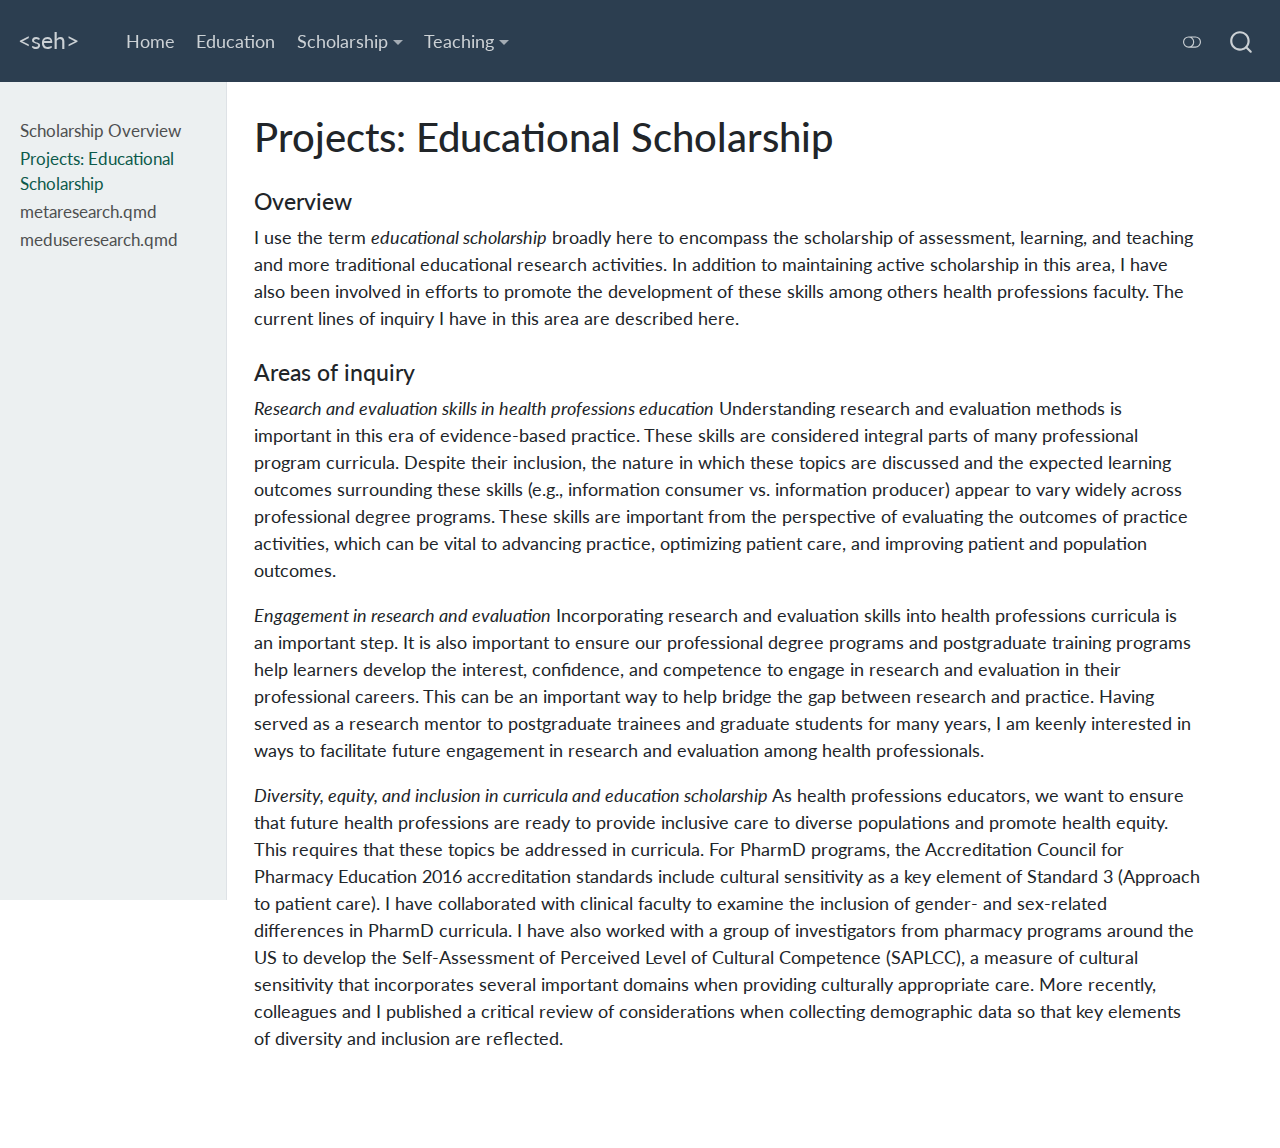
==== docs/edscholarship.html @ e054bcdf "Updated scholarship and teaching statements; included ed scholarship projects" ====
<!DOCTYPE html>
<html xmlns="http://www.w3.org/1999/xhtml" lang="en" xml:lang="en"><head>

<meta charset="utf-8">
<meta name="generator" content="quarto-1.1.251">

<meta name="viewport" content="width=device-width, initial-scale=1.0, user-scalable=yes">


<title><seh> - Projects: Educational Scholarship</seh></title>
<style>
code{white-space: pre-wrap;}
span.smallcaps{font-variant: small-caps;}
div.columns{display: flex; gap: min(4vw, 1.5em);}
div.column{flex: auto; overflow-x: auto;}
div.hanging-indent{margin-left: 1.5em; text-indent: -1.5em;}
ul.task-list{list-style: none;}
ul.task-list li input[type="checkbox"] {
  width: 0.8em;
  margin: 0 0.8em 0.2em -1.6em;
  vertical-align: middle;
}
</style>


<script src="site_libs/quarto-nav/quarto-nav.js"></script>
<script src="site_libs/quarto-nav/headroom.min.js"></script>
<script src="site_libs/clipboard/clipboard.min.js"></script>
<script src="site_libs/quarto-search/autocomplete.umd.js"></script>
<script src="site_libs/quarto-search/fuse.min.js"></script>
<script src="site_libs/quarto-search/quarto-search.js"></script>
<meta name="quarto:offset" content="./">
<script src="site_libs/quarto-html/quarto.js"></script>
<script src="site_libs/quarto-html/popper.min.js"></script>
<script src="site_libs/quarto-html/tippy.umd.min.js"></script>
<script src="site_libs/quarto-html/anchor.min.js"></script>
<link href="site_libs/quarto-html/tippy.css" rel="stylesheet">
<link href="site_libs/quarto-html/quarto-syntax-highlighting.css" rel="stylesheet" class="quarto-color-scheme" id="quarto-text-highlighting-styles">
<link href="site_libs/quarto-html/quarto-syntax-highlighting-dark.css" rel="prefetch" class="quarto-color-scheme quarto-color-alternate" id="quarto-text-highlighting-styles">
<script src="site_libs/bootstrap/bootstrap.min.js"></script>
<link href="site_libs/bootstrap/bootstrap-icons.css" rel="stylesheet">
<link href="site_libs/bootstrap/bootstrap.min.css" rel="stylesheet" class="quarto-color-scheme" id="quarto-bootstrap" data-mode="light">
<link href="site_libs/bootstrap/bootstrap-dark.min.css" rel="prefetch" class="quarto-color-scheme quarto-color-alternate" id="quarto-bootstrap" data-mode="dark">
<script id="quarto-search-options" type="application/json">{
  "location": "navbar",
  "copy-button": false,
  "collapse-after": 3,
  "panel-placement": "end",
  "type": "overlay",
  "limit": 20,
  "language": {
    "search-no-results-text": "No results",
    "search-matching-documents-text": "matching documents",
    "search-copy-link-title": "Copy link to search",
    "search-hide-matches-text": "Hide additional matches",
    "search-more-match-text": "more match in this document",
    "search-more-matches-text": "more matches in this document",
    "search-clear-button-title": "Clear",
    "search-detached-cancel-button-title": "Cancel",
    "search-submit-button-title": "Submit"
  }
}</script>


<link rel="stylesheet" href="styles.css">
</head>

<body class="nav-sidebar docked nav-fixed fullcontent">

<div id="quarto-search-results"></div>
  <header id="quarto-header" class="headroom fixed-top">
    <nav class="navbar navbar-expand-lg navbar-dark ">
      <div class="navbar-container container-fluid">
      <div class="navbar-brand-container">
    <a class="navbar-brand" href="./index.html">
    <span class="navbar-title">&lt;seh&gt;</span>
    </a>
  </div>
          <button class="navbar-toggler" type="button" data-bs-toggle="collapse" data-bs-target="#navbarCollapse" aria-controls="navbarCollapse" aria-expanded="false" aria-label="Toggle navigation" onclick="if (window.quartoToggleHeadroom) { window.quartoToggleHeadroom(); }">
  <span class="navbar-toggler-icon"></span>
</button>
          <div class="collapse navbar-collapse" id="navbarCollapse">
            <ul class="navbar-nav navbar-nav-scroll me-auto">
  <li class="nav-item">
    <a class="nav-link" href="./index.html">Home</a>
  </li>  
  <li class="nav-item">
    <a class="nav-link" href="./education.html">Education</a>
  </li>  
  <li class="nav-item dropdown ">
    <a class="nav-link dropdown-toggle" href="#" id="nav-menu-scholarship" role="button" data-bs-toggle="dropdown" aria-expanded="false">Scholarship</a>
    <ul class="dropdown-menu" aria-labelledby="nav-menu-scholarship">    
        <li>
    <a class="dropdown-item" href="./scholarship.html">
 <span class="dropdown-text">Scholarship Overview</span></a>
  </li>  
        <li>
    <a class="dropdown-item" href="./edscholarship.html">
 <span class="dropdown-text">Projects: Educational Scholarship</span></a>
  </li>  
    </ul>
  </li>
  <li class="nav-item dropdown ">
    <a class="nav-link dropdown-toggle" href="#" id="nav-menu-teaching" role="button" data-bs-toggle="dropdown" aria-expanded="false">Teaching</a>
    <ul class="dropdown-menu" aria-labelledby="nav-menu-teaching">    
        <li>
    <a class="dropdown-item" href="./teaching.html">
 <span class="dropdown-text">Teaching Overview</span></a>
  </li>  
        <li>
    <a class="dropdown-item" href="./teachingphilosophy.html">
 <span class="dropdown-text">Teaching Philosophy</span></a>
  </li>  
    </ul>
  </li>
</ul>
              <div class="quarto-toggle-container">
                  <a href="" class="quarto-color-scheme-toggle nav-link" onclick="window.quartoToggleColorScheme(); return false;" title="Toggle dark mode"><i class="bi"></i></a>
              </div>
              <div id="quarto-search" class="" title="Search"></div>
          </div> <!-- /navcollapse -->
      </div> <!-- /container-fluid -->
    </nav>
  <nav class="quarto-secondary-nav" data-bs-toggle="collapse" data-bs-target="#quarto-sidebar" aria-controls="quarto-sidebar" aria-expanded="false" aria-label="Toggle sidebar navigation" onclick="if (window.quartoToggleHeadroom) { window.quartoToggleHeadroom(); }">
    <div class="container-fluid d-flex justify-content-between">
      <h1 class="quarto-secondary-nav-title">Projects: Educational Scholarship</h1>
      <button type="button" class="quarto-btn-toggle btn" aria-label="Show secondary navigation">
        <i class="bi bi-chevron-right"></i>
      </button>
    </div>
  </nav>
</header>
<!-- content -->
<div id="quarto-content" class="quarto-container page-columns page-rows-contents page-layout-article page-navbar">
<!-- sidebar -->
  <nav id="quarto-sidebar" class="sidebar collapse sidebar-navigation docked overflow-auto">
    <div class="sidebar-menu-container"> 
    <ul class="list-unstyled mt-1">
        <li class="sidebar-item">
  <div class="sidebar-item-container"> 
  <a href="./scholarship.html" class="sidebar-item-text sidebar-link">Scholarship Overview</a>
  </div>
</li>
        <li class="sidebar-item">
  <div class="sidebar-item-container"> 
  <a href="./edscholarship.html" class="sidebar-item-text sidebar-link active">Projects: Educational Scholarship</a>
  </div>
</li>
        <li class="sidebar-item">
  metaresearch.qmd
  </li>
        <li class="sidebar-item">
  meduseresearch.qmd
  </li>
    </ul>
    </div>
</nav>
<!-- margin-sidebar -->
    
<!-- main -->
<main class="content" id="quarto-document-content">

<header id="title-block-header" class="quarto-title-block default">
<div class="quarto-title">
<h1 class="title d-none d-lg-block">Projects: Educational Scholarship</h1>
</div>



<div class="quarto-title-meta">

    
    
  </div>
  

</header>

<section id="overview" class="level4">
<h4 class="anchored" data-anchor-id="overview">Overview</h4>
<p>I use the term <em>educational scholarship</em> broadly here to encompass the scholarship of assessment, learning, and teaching and more traditional educational research activities. In addition to maintaining active scholarship in this area, I have also been involved in efforts to promote the development of these skills among others health professions faculty. The current lines of inquiry I have in this area are described here.</p>
</section>
<section id="areas-of-inquiry" class="level4">
<h4 class="anchored" data-anchor-id="areas-of-inquiry">Areas of inquiry</h4>
<p><em>Research and evaluation skills in health professions education</em> Understanding research and evaluation methods is important in this era of evidence-based practice. These skills are considered integral parts of many professional program curricula. Despite their inclusion, the nature in which these topics are discussed and the expected learning outcomes surrounding these skills (e.g., information consumer vs.&nbsp;information producer) appear to vary widely across professional degree programs. These skills are important from the perspective of evaluating the outcomes of practice activities, which can be vital to advancing practice, optimizing patient care, and improving patient and population outcomes.</p>
<p><em>Engagement in research and evaluation</em> Incorporating research and evaluation skills into health professions curricula is an important step. It is also important to ensure our professional degree programs and postgraduate training programs help learners develop the interest, confidence, and competence to engage in research and evaluation in their professional careers. This can be an important way to help bridge the gap between research and practice. Having served as a research mentor to postgraduate trainees and graduate students for many years, I am keenly interested in ways to facilitate future engagement in research and evaluation among health professionals.</p>
<p><em>Diversity, equity, and inclusion in curricula and education scholarship</em> As health professions educators, we want to ensure that future health professions are ready to provide inclusive care to diverse populations and promote health equity. This requires that these topics be addressed in curricula. For PharmD programs, the Accreditation Council for Pharmacy Education 2016 accreditation standards include cultural sensitivity as a key element of Standard 3 (Approach to patient care). I have collaborated with clinical faculty to examine the inclusion of gender- and sex-related differences in PharmD curricula. I have also worked with a group of investigators from pharmacy programs around the US to develop the Self-Assessment of Perceived Level of Cultural Competence (SAPLCC), a measure of cultural sensitivity that incorporates several important domains when providing culturally appropriate care. More recently, colleagues and I published a critical review of considerations when collecting demographic data so that key elements of diversity and inclusion are reflected.</p>


</section>

</main> <!-- /main -->
<script id="quarto-html-after-body" type="application/javascript">
window.document.addEventListener("DOMContentLoaded", function (event) {
  const toggleBodyColorMode = (bsSheetEl) => {
    const mode = bsSheetEl.getAttribute("data-mode");
    const bodyEl = window.document.querySelector("body");
    if (mode === "dark") {
      bodyEl.classList.add("quarto-dark");
      bodyEl.classList.remove("quarto-light");
    } else {
      bodyEl.classList.add("quarto-light");
      bodyEl.classList.remove("quarto-dark");
    }
  }
  const toggleBodyColorPrimary = () => {
    const bsSheetEl = window.document.querySelector("link#quarto-bootstrap");
    if (bsSheetEl) {
      toggleBodyColorMode(bsSheetEl);
    }
  }
  toggleBodyColorPrimary();  
  const disableStylesheet = (stylesheets) => {
    for (let i=0; i < stylesheets.length; i++) {
      const stylesheet = stylesheets[i];
      stylesheet.rel = 'prefetch';
    }
  }
  const enableStylesheet = (stylesheets) => {
    for (let i=0; i < stylesheets.length; i++) {
      const stylesheet = stylesheets[i];
      stylesheet.rel = 'stylesheet';
    }
  }
  const manageTransitions = (selector, allowTransitions) => {
    const els = window.document.querySelectorAll(selector);
    for (let i=0; i < els.length; i++) {
      const el = els[i];
      if (allowTransitions) {
        el.classList.remove('notransition');
      } else {
        el.classList.add('notransition');
      }
    }
  }
  const toggleColorMode = (alternate) => {
    // Switch the stylesheets
    const alternateStylesheets = window.document.querySelectorAll('link.quarto-color-scheme.quarto-color-alternate');
    manageTransitions('#quarto-margin-sidebar .nav-link', false);
    if (alternate) {
      enableStylesheet(alternateStylesheets);
      for (const sheetNode of alternateStylesheets) {
        if (sheetNode.id === "quarto-bootstrap") {
          toggleBodyColorMode(sheetNode);
        }
      }
    } else {
      disableStylesheet(alternateStylesheets);
      toggleBodyColorPrimary();
    }
    manageTransitions('#quarto-margin-sidebar .nav-link', true);
    // Switch the toggles
    const toggles = window.document.querySelectorAll('.quarto-color-scheme-toggle');
    for (let i=0; i < toggles.length; i++) {
      const toggle = toggles[i];
      if (toggle) {
        if (alternate) {
          toggle.classList.add("alternate");     
        } else {
          toggle.classList.remove("alternate");
        }
      }
    }
    // Hack to workaround the fact that safari doesn't
    // properly recolor the scrollbar when toggling (#1455)
    if (navigator.userAgent.indexOf('Safari') > 0 && navigator.userAgent.indexOf('Chrome') == -1) {
      manageTransitions("body", false);
      window.scrollTo(0, 1);
      setTimeout(() => {
        window.scrollTo(0, 0);
        manageTransitions("body", true);
      }, 40);  
    }
  }
  const isFileUrl = () => { 
    return window.location.protocol === 'file:';
  }
  const hasAlternateSentinel = () => {  
    let styleSentinel = getColorSchemeSentinel();
    if (styleSentinel !== null) {
      return styleSentinel === "alternate";
    } else {
      return false;
    }
  }
  const setStyleSentinel = (alternate) => {
    const value = alternate ? "alternate" : "default";
    if (!isFileUrl()) {
      window.localStorage.setItem("quarto-color-scheme", value);
    } else {
      localAlternateSentinel = value;
    }
  }
  const getColorSchemeSentinel = () => {
    if (!isFileUrl()) {
      const storageValue = window.localStorage.getItem("quarto-color-scheme");
      return storageValue != null ? storageValue : localAlternateSentinel;
    } else {
      return localAlternateSentinel;
    }
  }
  let localAlternateSentinel = 'default';
  // Dark / light mode switch
  window.quartoToggleColorScheme = () => {
    // Read the current dark / light value 
    let toAlternate = !hasAlternateSentinel();
    toggleColorMode(toAlternate);
    setStyleSentinel(toAlternate);
  };
  // Ensure there is a toggle, if there isn't float one in the top right
  if (window.document.querySelector('.quarto-color-scheme-toggle') === null) {
    const a = window.document.createElement('a');
    a.classList.add('top-right');
    a.classList.add('quarto-color-scheme-toggle');
    a.href = "";
    a.onclick = function() { try { window.quartoToggleColorScheme(); } catch {} return false; };
    const i = window.document.createElement("i");
    i.classList.add('bi');
    a.appendChild(i);
    window.document.body.appendChild(a);
  }
  // Switch to dark mode if need be
  if (hasAlternateSentinel()) {
    toggleColorMode(true);
  } 
  const icon = "";
  const anchorJS = new window.AnchorJS();
  anchorJS.options = {
    placement: 'right',
    icon: icon
  };
  anchorJS.add('.anchored');
  const clipboard = new window.ClipboardJS('.code-copy-button', {
    target: function(trigger) {
      return trigger.previousElementSibling;
    }
  });
  clipboard.on('success', function(e) {
    // button target
    const button = e.trigger;
    // don't keep focus
    button.blur();
    // flash "checked"
    button.classList.add('code-copy-button-checked');
    var currentTitle = button.getAttribute("title");
    button.setAttribute("title", "Copied!");
    setTimeout(function() {
      button.setAttribute("title", currentTitle);
      button.classList.remove('code-copy-button-checked');
    }, 1000);
    // clear code selection
    e.clearSelection();
  });
  function tippyHover(el, contentFn) {
    const config = {
      allowHTML: true,
      content: contentFn,
      maxWidth: 500,
      delay: 100,
      arrow: false,
      appendTo: function(el) {
          return el.parentElement;
      },
      interactive: true,
      interactiveBorder: 10,
      theme: 'quarto',
      placement: 'bottom-start'
    };
    window.tippy(el, config); 
  }
  const noterefs = window.document.querySelectorAll('a[role="doc-noteref"]');
  for (var i=0; i<noterefs.length; i++) {
    const ref = noterefs[i];
    tippyHover(ref, function() {
      // use id or data attribute instead here
      let href = ref.getAttribute('data-footnote-href') || ref.getAttribute('href');
      try { href = new URL(href).hash; } catch {}
      const id = href.replace(/^#\/?/, "");
      const note = window.document.getElementById(id);
      return note.innerHTML;
    });
  }
  var bibliorefs = window.document.querySelectorAll('a[role="doc-biblioref"]');
  for (var i=0; i<bibliorefs.length; i++) {
    const ref = bibliorefs[i];
    const cites = ref.parentNode.getAttribute('data-cites').split(' ');
    tippyHover(ref, function() {
      var popup = window.document.createElement('div');
      cites.forEach(function(cite) {
        var citeDiv = window.document.createElement('div');
        citeDiv.classList.add('hanging-indent');
        citeDiv.classList.add('csl-entry');
        var biblioDiv = window.document.getElementById('ref-' + cite);
        if (biblioDiv) {
          citeDiv.innerHTML = biblioDiv.innerHTML;
        }
        popup.appendChild(citeDiv);
      });
      return popup.innerHTML;
    });
  }
});
</script>
</div> <!-- /content -->



</body></html>
---- docs/site_libs/quarto-html/tippy.css ----
.tippy-box[data-animation=fade][data-state=hidden]{opacity:0}[data-tippy-root]{max-width:calc(100vw - 10px)}.tippy-box{position:relative;background-color:#333;color:#fff;border-radius:4px;font-size:14px;line-height:1.4;white-space:normal;outline:0;transition-property:transform,visibility,opacity}.tippy-box[data-placement^=top]>.tippy-arrow{bottom:0}.tippy-box[data-placement^=top]>.tippy-arrow:before{bottom:-7px;left:0;border-width:8px 8px 0;border-top-color:initial;transform-origin:center top}.tippy-box[data-placement^=bottom]>.tippy-arrow{top:0}.tippy-box[data-placement^=bottom]>.tippy-arrow:before{top:-7px;left:0;border-width:0 8px 8px;border-bottom-color:initial;transform-origin:center bottom}.tippy-box[data-placement^=left]>.tippy-arrow{right:0}.tippy-box[data-placement^=left]>.tippy-arrow:before{border-width:8px 0 8px 8px;border-left-color:initial;right:-7px;transform-origin:center left}.tippy-box[data-placement^=right]>.tippy-arrow{left:0}.tippy-box[data-placement^=right]>.tippy-arrow:before{left:-7px;border-width:8px 8px 8px 0;border-right-color:initial;transform-origin:center right}.tippy-box[data-inertia][data-state=visible]{transition-timing-function:cubic-bezier(.54,1.5,.38,1.11)}.tippy-arrow{width:16px;height:16px;color:#333}.tippy-arrow:before{content:"";position:absolute;border-color:transparent;border-style:solid}.tippy-content{position:relative;padding:5px 9px;z-index:1}
---- docs/site_libs/quarto-html/quarto-syntax-highlighting.css ----
/* quarto syntax highlight colors */
:root {
  --quarto-hl-ot-color: #003B4F;
  --quarto-hl-at-color: #657422;
  --quarto-hl-ss-color: #20794D;
  --quarto-hl-an-color: #5E5E5E;
  --quarto-hl-fu-color: #4758AB;
  --quarto-hl-st-color: #20794D;
  --quarto-hl-cf-color: #003B4F;
  --quarto-hl-op-color: #5E5E5E;
  --quarto-hl-er-color: #AD0000;
  --quarto-hl-bn-color: #AD0000;
  --quarto-hl-al-color: #AD0000;
  --quarto-hl-va-color: #111111;
  --quarto-hl-bu-color: inherit;
  --quarto-hl-ex-color: inherit;
  --quarto-hl-pp-color: #AD0000;
  --quarto-hl-in-color: #5E5E5E;
  --quarto-hl-vs-color: #20794D;
  --quarto-hl-wa-color: #5E5E5E;
  --quarto-hl-do-color: #5E5E5E;
  --quarto-hl-im-color: #00769E;
  --quarto-hl-ch-color: #20794D;
  --quarto-hl-dt-color: #AD0000;
  --quarto-hl-fl-color: #AD0000;
  --quarto-hl-co-color: #5E5E5E;
  --quarto-hl-cv-color: #5E5E5E;
  --quarto-hl-cn-color: #8f5902;
  --quarto-hl-sc-color: #5E5E5E;
  --quarto-hl-dv-color: #AD0000;
  --quarto-hl-kw-color: #003B4F;
}

/* other quarto variables */
:root {
  --quarto-font-monospace: SFMono-Regular, Menlo, Monaco, Consolas, "Liberation Mono", "Courier New", monospace;
}

pre > code.sourceCode > span {
  color: #003B4F;
}

code span {
  color: #003B4F;
}

code.sourceCode > span {
  color: #003B4F;
}

div.sourceCode,
div.sourceCode pre.sourceCode {
  color: #003B4F;
}

code span.ot {
  color: #003B4F;
}

code span.at {
  color: #657422;
}

code span.ss {
  color: #20794D;
}

code span.an {
  color: #5E5E5E;
}

code span.fu {
  color: #4758AB;
}

code span.st {
  color: #20794D;
}

code span.cf {
  color: #003B4F;
}

code span.op {
  color: #5E5E5E;
}

code span.er {
  color: #AD0000;
}

code span.bn {
  color: #AD0000;
}

code span.al {
  color: #AD0000;
}

code span.va {
  color: #111111;
}

code span.pp {
  color: #AD0000;
}

code span.in {
  color: #5E5E5E;
}

code span.vs {
  color: #20794D;
}

code span.wa {
  color: #5E5E5E;
  font-style: italic;
}

code span.do {
  color: #5E5E5E;
  font-style: italic;
}

code span.im {
  color: #00769E;
}

code span.ch {
  color: #20794D;
}

code span.dt {
  color: #AD0000;
}

code span.fl {
  color: #AD0000;
}

code span.co {
  color: #5E5E5E;
}

code span.cv {
  color: #5E5E5E;
  font-style: italic;
}

code span.cn {
  color: #8f5902;
}

code span.sc {
  color: #5E5E5E;
}

code span.dv {
  color: #AD0000;
}

code span.kw {
  color: #003B4F;
}

.prevent-inlining {
  content: "</";
}

/*# sourceMappingURL=debc5d5d77c3f9108843748ff7464032.css.map */
---- docs/site_libs/quarto-html/quarto-syntax-highlighting-dark.css ----
/* quarto syntax highlight colors */
:root {
  --quarto-hl-al-color: #f07178;
  --quarto-hl-an-color: #d4d0ab;
  --quarto-hl-at-color: #00e0e0;
  --quarto-hl-bn-color: #d4d0ab;
  --quarto-hl-bu-color: #abe338;
  --quarto-hl-ch-color: #abe338;
  --quarto-hl-co-color: #f8f8f2;
  --quarto-hl-cv-color: #ffd700;
  --quarto-hl-cn-color: #ffd700;
  --quarto-hl-cf-color: #ffa07a;
  --quarto-hl-dt-color: #ffa07a;
  --quarto-hl-dv-color: #d4d0ab;
  --quarto-hl-do-color: #f8f8f2;
  --quarto-hl-er-color: #f07178;
  --quarto-hl-ex-color: #00e0e0;
  --quarto-hl-fl-color: #d4d0ab;
  --quarto-hl-fu-color: #ffa07a;
  --quarto-hl-im-color: #abe338;
  --quarto-hl-in-color: #d4d0ab;
  --quarto-hl-kw-color: #ffa07a;
  --quarto-hl-op-color: #ffa07a;
  --quarto-hl-ot-color: #00e0e0;
  --quarto-hl-pp-color: #dcc6e0;
  --quarto-hl-re-color: #00e0e0;
  --quarto-hl-sc-color: #abe338;
  --quarto-hl-ss-color: #abe338;
  --quarto-hl-st-color: #abe338;
  --quarto-hl-va-color: #00e0e0;
  --quarto-hl-vs-color: #abe338;
  --quarto-hl-wa-color: #dcc6e0;
}

/* other quarto variables */
:root {
  --quarto-font-monospace: SFMono-Regular, Menlo, Monaco, Consolas, "Liberation Mono", "Courier New", monospace;
}

code span.al {
  font-weight: bold;
  color: #f07178;
}

code span.an {
  color: #d4d0ab;
}

code span.at {
  color: #00e0e0;
}

code span.bn {
  color: #d4d0ab;
}

code span.bu {
  color: #abe338;
}

code span.ch {
  color: #abe338;
}

code span.co {
  font-style: italic;
  color: #f8f8f2;
}

code span.cv {
  color: #ffd700;
}

code span.cn {
  color: #ffd700;
}

code span.cf {
  font-weight: bold;
  color: #ffa07a;
}

code span.dt {
  color: #ffa07a;
}

code span.dv {
  color: #d4d0ab;
}

code span.do {
  color: #f8f8f2;
}

code span.er {
  color: #f07178;
  text-decoration: underline;
}

code span.ex {
  font-weight: bold;
  color: #00e0e0;
}

code span.fl {
  color: #d4d0ab;
}

code span.fu {
  color: #ffa07a;
}

code span.im {
  color: #abe338;
}

code span.in {
  color: #d4d0ab;
}

code span.kw {
  font-weight: bold;
  color: #ffa07a;
}

pre > code.sourceCode > span {
  color: #f8f8f2;
}

code span {
  color: #f8f8f2;
}

code.sourceCode > span {
  color: #f8f8f2;
}

div.sourceCode,
div.sourceCode pre.sourceCode {
  color: #f8f8f2;
}

code span.op {
  color: #ffa07a;
}

code span.ot {
  color: #00e0e0;
}

code span.pp {
  color: #dcc6e0;
}

code span.re {
  color: #00e0e0;
}

code span.sc {
  color: #abe338;
}

code span.ss {
  color: #abe338;
}

code span.st {
  color: #abe338;
}

code span.va {
  color: #00e0e0;
}

code span.vs {
  color: #abe338;
}

code span.wa {
  color: #dcc6e0;
}

.prevent-inlining {
  content: "</";
}

/*# sourceMappingURL=935a306eefa94366c21e1a970dddb765.css.map */
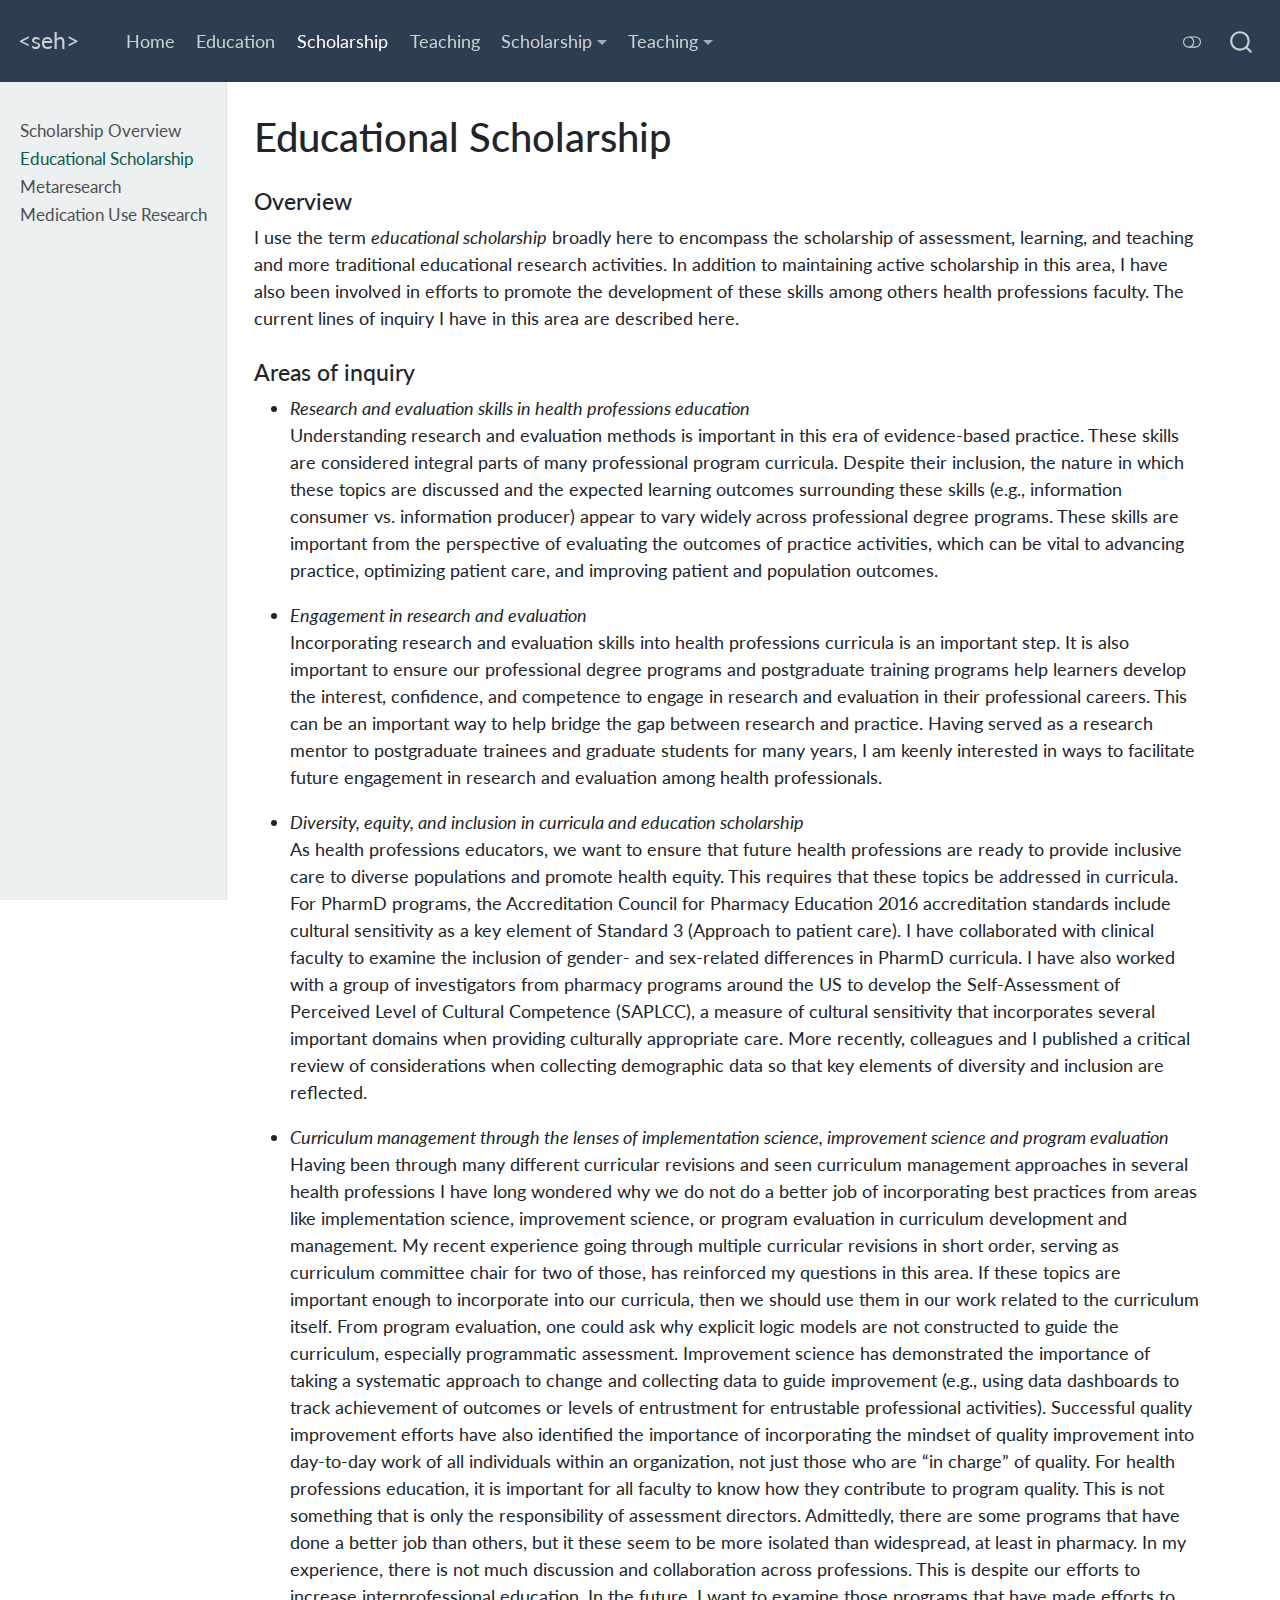
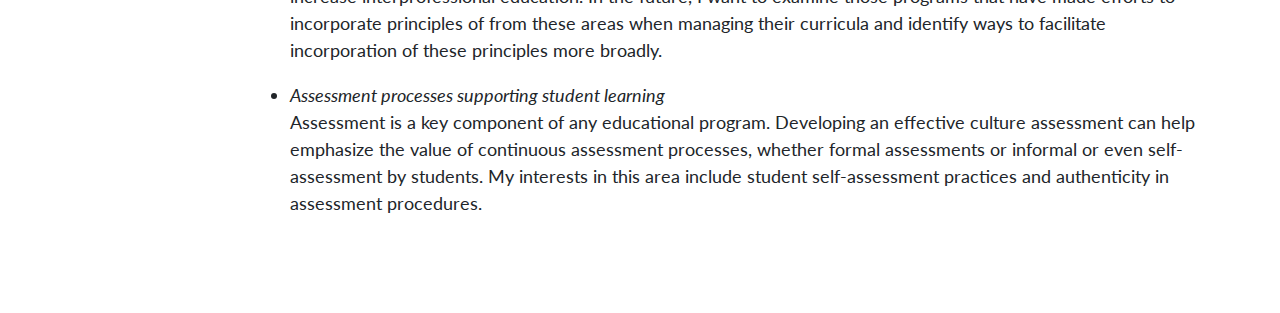
==== commit 4e28806a: "Updated research overview and projects" ====
--- a/docs/edscholarship.html
+++ b/docs/edscholarship.html
@@ -7,7 +7,7 @@
 <meta name="viewport" content="width=device-width, initial-scale=1.0, user-scalable=yes">
 
 
-<title><seh> - Projects: Educational Scholarship</seh></title>
+<title><seh> - Educational Scholarship</seh></title>
 <style>
 code{white-space: pre-wrap;}
 span.smallcaps{font-variant: small-caps;}
@@ -87,6 +87,12 @@
   <li class="nav-item">
     <a class="nav-link" href="./education.html">Education</a>
   </li>  
+  <li class="nav-item">
+    <a class="nav-link active" href="./scholarship.html" aria-current="page">Scholarship</a>
+  </li>  
+  <li class="nav-item">
+    <a class="nav-link" href="./teaching.html">Teaching</a>
+  </li>  
   <li class="nav-item dropdown ">
     <a class="nav-link dropdown-toggle" href="#" id="nav-menu-scholarship" role="button" data-bs-toggle="dropdown" aria-expanded="false">Scholarship</a>
     <ul class="dropdown-menu" aria-labelledby="nav-menu-scholarship">    
@@ -96,7 +102,15 @@
   </li>  
         <li>
     <a class="dropdown-item" href="./edscholarship.html">
- <span class="dropdown-text">Projects: Educational Scholarship</span></a>
+ <span class="dropdown-text">Educational Scholarship</span></a>
+  </li>  
+        <li>
+    <a class="dropdown-item" href="./metaresearch.html">
+ <span class="dropdown-text">Metaresearch</span></a>
+  </li>  
+        <li>
+    <a class="dropdown-item" href="./meduseresearch.html">
+ <span class="dropdown-text">Medication Use Research</span></a>
   </li>  
     </ul>
   </li>
@@ -123,7 +137,7 @@
     </nav>
   <nav class="quarto-secondary-nav" data-bs-toggle="collapse" data-bs-target="#quarto-sidebar" aria-controls="quarto-sidebar" aria-expanded="false" aria-label="Toggle sidebar navigation" onclick="if (window.quartoToggleHeadroom) { window.quartoToggleHeadroom(); }">
     <div class="container-fluid d-flex justify-content-between">
-      <h1 class="quarto-secondary-nav-title">Projects: Educational Scholarship</h1>
+      <h1 class="quarto-secondary-nav-title">Educational Scholarship</h1>
       <button type="button" class="quarto-btn-toggle btn" aria-label="Show secondary navigation">
         <i class="bi bi-chevron-right"></i>
       </button>
@@ -143,15 +157,19 @@
 </li>
         <li class="sidebar-item">
   <div class="sidebar-item-container"> 
-  <a href="./edscholarship.html" class="sidebar-item-text sidebar-link active">Projects: Educational Scholarship</a>
+  <a href="./edscholarship.html" class="sidebar-item-text sidebar-link active">Educational Scholarship</a>
   </div>
 </li>
         <li class="sidebar-item">
-  metaresearch.qmd
-  </li>
+  <div class="sidebar-item-container"> 
+  <a href="./metaresearch.html" class="sidebar-item-text sidebar-link">Metaresearch</a>
+  </div>
+</li>
         <li class="sidebar-item">
-  meduseresearch.qmd
-  </li>
+  <div class="sidebar-item-container"> 
+  <a href="./meduseresearch.html" class="sidebar-item-text sidebar-link">Medication Use Research</a>
+  </div>
+</li>
     </ul>
     </div>
 </nav>
@@ -162,7 +180,7 @@
 
 <header id="title-block-header" class="quarto-title-block default">
 <div class="quarto-title">
-<h1 class="title d-none d-lg-block">Projects: Educational Scholarship</h1>
+<h1 class="title d-none d-lg-block">Educational Scholarship</h1>
 </div>
 
 
@@ -182,9 +200,13 @@
 </section>
 <section id="areas-of-inquiry" class="level4">
 <h4 class="anchored" data-anchor-id="areas-of-inquiry">Areas of inquiry</h4>
-<p><em>Research and evaluation skills in health professions education</em> Understanding research and evaluation methods is important in this era of evidence-based practice. These skills are considered integral parts of many professional program curricula. Despite their inclusion, the nature in which these topics are discussed and the expected learning outcomes surrounding these skills (e.g., information consumer vs.&nbsp;information producer) appear to vary widely across professional degree programs. These skills are important from the perspective of evaluating the outcomes of practice activities, which can be vital to advancing practice, optimizing patient care, and improving patient and population outcomes.</p>
-<p><em>Engagement in research and evaluation</em> Incorporating research and evaluation skills into health professions curricula is an important step. It is also important to ensure our professional degree programs and postgraduate training programs help learners develop the interest, confidence, and competence to engage in research and evaluation in their professional careers. This can be an important way to help bridge the gap between research and practice. Having served as a research mentor to postgraduate trainees and graduate students for many years, I am keenly interested in ways to facilitate future engagement in research and evaluation among health professionals.</p>
-<p><em>Diversity, equity, and inclusion in curricula and education scholarship</em> As health professions educators, we want to ensure that future health professions are ready to provide inclusive care to diverse populations and promote health equity. This requires that these topics be addressed in curricula. For PharmD programs, the Accreditation Council for Pharmacy Education 2016 accreditation standards include cultural sensitivity as a key element of Standard 3 (Approach to patient care). I have collaborated with clinical faculty to examine the inclusion of gender- and sex-related differences in PharmD curricula. I have also worked with a group of investigators from pharmacy programs around the US to develop the Self-Assessment of Perceived Level of Cultural Competence (SAPLCC), a measure of cultural sensitivity that incorporates several important domains when providing culturally appropriate care. More recently, colleagues and I published a critical review of considerations when collecting demographic data so that key elements of diversity and inclusion are reflected.</p>
+<ul>
+<li><p><em>Research and evaluation skills in health professions education</em><br> Understanding research and evaluation methods is important in this era of evidence-based practice. These skills are considered integral parts of many professional program curricula. Despite their inclusion, the nature in which these topics are discussed and the expected learning outcomes surrounding these skills (e.g., information consumer vs.&nbsp;information producer) appear to vary widely across professional degree programs. These skills are important from the perspective of evaluating the outcomes of practice activities, which can be vital to advancing practice, optimizing patient care, and improving patient and population outcomes.</p></li>
+<li><p><em>Engagement in research and evaluation</em> <br> Incorporating research and evaluation skills into health professions curricula is an important step. It is also important to ensure our professional degree programs and postgraduate training programs help learners develop the interest, confidence, and competence to engage in research and evaluation in their professional careers. This can be an important way to help bridge the gap between research and practice. Having served as a research mentor to postgraduate trainees and graduate students for many years, I am keenly interested in ways to facilitate future engagement in research and evaluation among health professionals.</p></li>
+<li><p><em>Diversity, equity, and inclusion in curricula and education scholarship</em><br> As health professions educators, we want to ensure that future health professions are ready to provide inclusive care to diverse populations and promote health equity. This requires that these topics be addressed in curricula. For PharmD programs, the Accreditation Council for Pharmacy Education 2016 accreditation standards include cultural sensitivity as a key element of Standard 3 (Approach to patient care). I have collaborated with clinical faculty to examine the inclusion of gender- and sex-related differences in PharmD curricula. I have also worked with a group of investigators from pharmacy programs around the US to develop the Self-Assessment of Perceived Level of Cultural Competence (SAPLCC), a measure of cultural sensitivity that incorporates several important domains when providing culturally appropriate care. More recently, colleagues and I published a critical review of considerations when collecting demographic data so that key elements of diversity and inclusion are reflected.</p></li>
+<li><p><em>Curriculum management through the lenses of implementation science, improvement science and program evaluation</em><br> Having been through many different curricular revisions and seen curriculum management approaches in several health professions I have long wondered why we do not do a better job of incorporating best practices from areas like implementation science, improvement science, or program evaluation in curriculum development and management. My recent experience going through multiple curricular revisions in short order, serving as curriculum committee chair for two of those, has reinforced my questions in this area. If these topics are important enough to incorporate into our curricula, then we should use them in our work related to the curriculum itself. From program evaluation, one could ask why explicit logic models are not constructed to guide the curriculum, especially programmatic assessment. Improvement science has demonstrated the importance of taking a systematic approach to change and collecting data to guide improvement (e.g., using data dashboards to track achievement of outcomes or levels of entrustment for entrustable professional activities). Successful quality improvement efforts have also identified the importance of incorporating the mindset of quality improvement into day-to-day work of all individuals within an organization, not just those who are “in charge” of quality. For health professions education, it is important for all faculty to know how they contribute to program quality. This is not something that is only the responsibility of assessment directors. Admittedly, there are some programs that have done a better job than others, but it these seem to be more isolated than widespread, at least in pharmacy. In my experience, there is not much discussion and collaboration across professions. This is despite our efforts to increase interprofessional education. In the future, I want to examine those programs that have made efforts to incorporate principles of from these areas when managing their curricula and identify ways to facilitate incorporation of these principles more broadly.</p></li>
+<li><p><em>Assessment processes supporting student learning</em><br> Assessment is a key component of any educational program. Developing an effective culture assessment can help emphasize the value of continuous assessment processes, whether formal assessments or informal or even self-assessment by students. My interests in this area include student self-assessment practices and authenticity in assessment procedures.</p></li>
+</ul>
 
 
 </section>
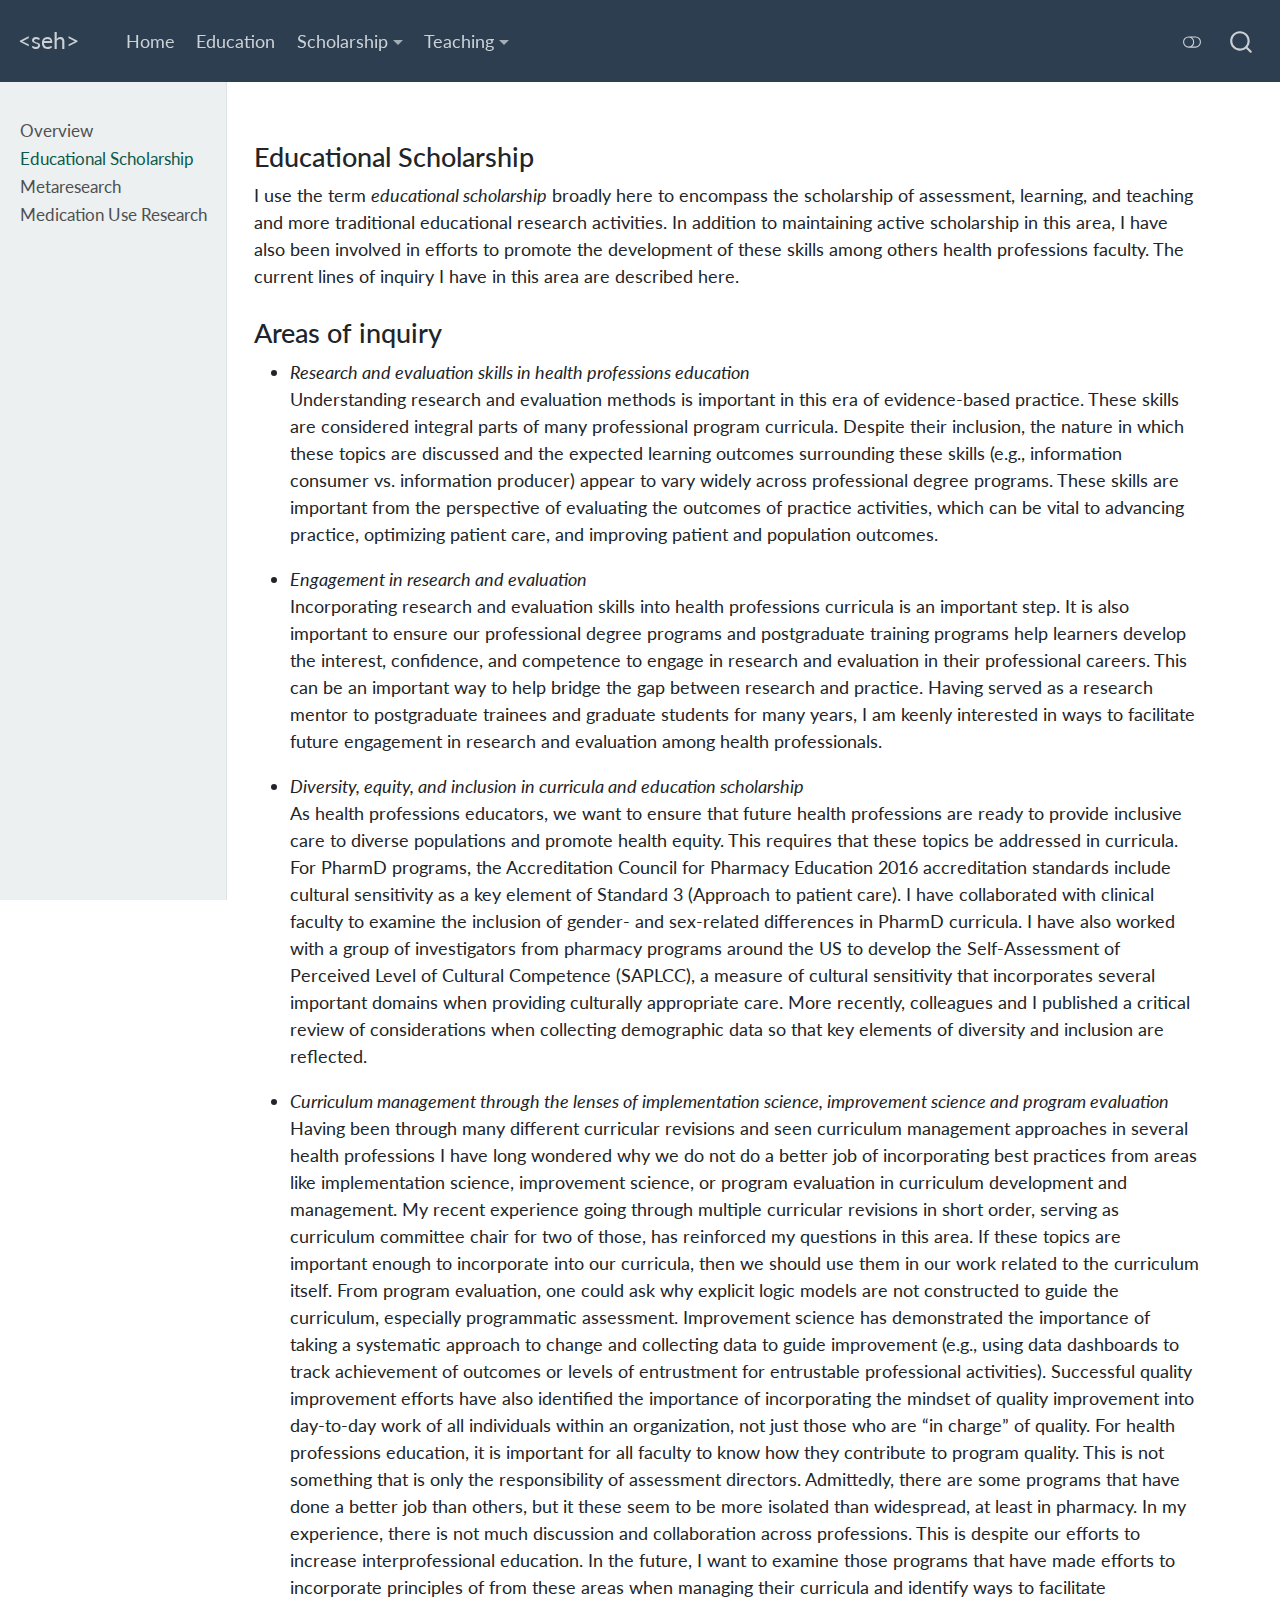
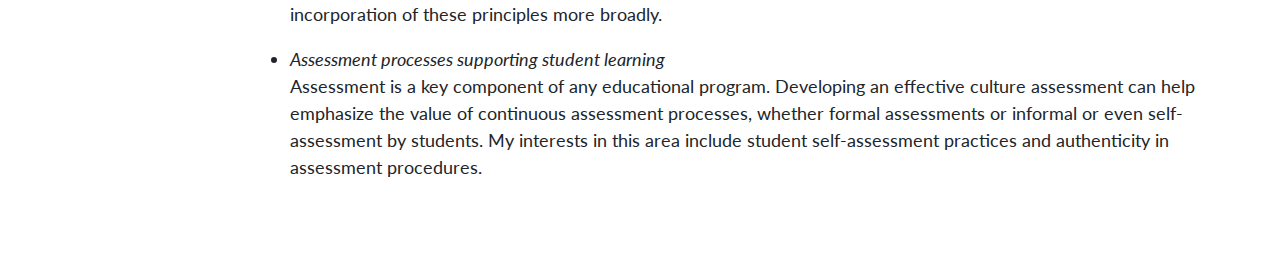
==== commit 6851847c: "Updated wording for scholarship page titles" ====
--- a/docs/edscholarship.html
+++ b/docs/edscholarship.html
@@ -7,7 +7,7 @@
 <meta name="viewport" content="width=device-width, initial-scale=1.0, user-scalable=yes">
 
 
-<title><seh> - Educational Scholarship</seh></title>
+<title><seh> -</seh></title>
 <style>
 code{white-space: pre-wrap;}
 span.smallcaps{font-variant: small-caps;}
@@ -87,18 +87,12 @@
   <li class="nav-item">
     <a class="nav-link" href="./education.html">Education</a>
   </li>  
-  <li class="nav-item">
-    <a class="nav-link active" href="./scholarship.html" aria-current="page">Scholarship</a>
-  </li>  
-  <li class="nav-item">
-    <a class="nav-link" href="./teaching.html">Teaching</a>
-  </li>  
   <li class="nav-item dropdown ">
     <a class="nav-link dropdown-toggle" href="#" id="nav-menu-scholarship" role="button" data-bs-toggle="dropdown" aria-expanded="false">Scholarship</a>
     <ul class="dropdown-menu" aria-labelledby="nav-menu-scholarship">    
         <li>
     <a class="dropdown-item" href="./scholarship.html">
- <span class="dropdown-text">Scholarship Overview</span></a>
+ <span class="dropdown-text">Overview</span></a>
   </li>  
         <li>
     <a class="dropdown-item" href="./edscholarship.html">
@@ -137,7 +131,7 @@
     </nav>
   <nav class="quarto-secondary-nav" data-bs-toggle="collapse" data-bs-target="#quarto-sidebar" aria-controls="quarto-sidebar" aria-expanded="false" aria-label="Toggle sidebar navigation" onclick="if (window.quartoToggleHeadroom) { window.quartoToggleHeadroom(); }">
     <div class="container-fluid d-flex justify-content-between">
-      <h1 class="quarto-secondary-nav-title">Educational Scholarship</h1>
+      <h1 class="quarto-secondary-nav-title">(Untitled)</h1>
       <button type="button" class="quarto-btn-toggle btn" aria-label="Show secondary navigation">
         <i class="bi bi-chevron-right"></i>
       </button>
@@ -152,7 +146,7 @@
     <ul class="list-unstyled mt-1">
         <li class="sidebar-item">
   <div class="sidebar-item-container"> 
-  <a href="./scholarship.html" class="sidebar-item-text sidebar-link">Scholarship Overview</a>
+  <a href="./scholarship.html" class="sidebar-item-text sidebar-link">Overview</a>
   </div>
 </li>
         <li class="sidebar-item">
@@ -178,28 +172,14 @@
 <!-- main -->
 <main class="content" id="quarto-document-content">
 
-<header id="title-block-header" class="quarto-title-block default">
-<div class="quarto-title">
-<h1 class="title d-none d-lg-block">Educational Scholarship</h1>
-</div>
-
-
-
-<div class="quarto-title-meta">
-
-    
-    
-  </div>
-  
-
-</header>
-
-<section id="overview" class="level4">
-<h4 class="anchored" data-anchor-id="overview">Overview</h4>
+
+
+<section id="educational-scholarship" class="level3">
+<h3 class="anchored" data-anchor-id="educational-scholarship">Educational Scholarship</h3>
 <p>I use the term <em>educational scholarship</em> broadly here to encompass the scholarship of assessment, learning, and teaching and more traditional educational research activities. In addition to maintaining active scholarship in this area, I have also been involved in efforts to promote the development of these skills among others health professions faculty. The current lines of inquiry I have in this area are described here.</p>
 </section>
-<section id="areas-of-inquiry" class="level4">
-<h4 class="anchored" data-anchor-id="areas-of-inquiry">Areas of inquiry</h4>
+<section id="areas-of-inquiry" class="level3">
+<h3 class="anchored" data-anchor-id="areas-of-inquiry">Areas of inquiry</h3>
 <ul>
 <li><p><em>Research and evaluation skills in health professions education</em><br> Understanding research and evaluation methods is important in this era of evidence-based practice. These skills are considered integral parts of many professional program curricula. Despite their inclusion, the nature in which these topics are discussed and the expected learning outcomes surrounding these skills (e.g., information consumer vs.&nbsp;information producer) appear to vary widely across professional degree programs. These skills are important from the perspective of evaluating the outcomes of practice activities, which can be vital to advancing practice, optimizing patient care, and improving patient and population outcomes.</p></li>
 <li><p><em>Engagement in research and evaluation</em> <br> Incorporating research and evaluation skills into health professions curricula is an important step. It is also important to ensure our professional degree programs and postgraduate training programs help learners develop the interest, confidence, and competence to engage in research and evaluation in their professional careers. This can be an important way to help bridge the gap between research and practice. Having served as a research mentor to postgraduate trainees and graduate students for many years, I am keenly interested in ways to facilitate future engagement in research and evaluation among health professionals.</p></li>
